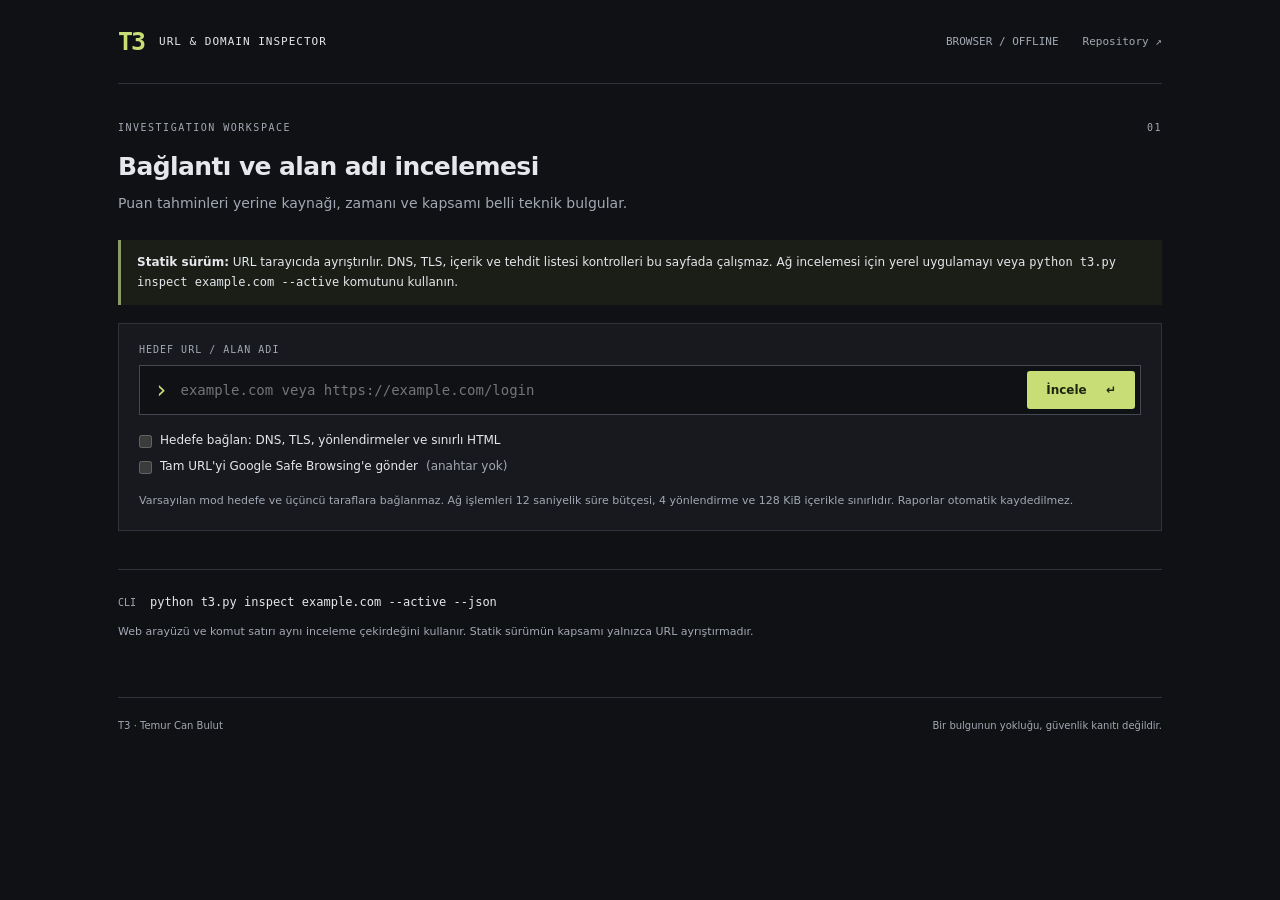
==== site/index.html @ 6501839b "Publish bounded URL/domain evidence inspection with CLI, report comparison and current visuals" ====
<!doctype html>
<html lang="tr">
<head>
  <meta charset="utf-8">
  <meta name="viewport" content="width=device-width, initial-scale=1">
  <meta http-equiv="Content-Security-Policy" content="default-src 'self'; script-src 'self'; style-src 'self'; connect-src 'none'; object-src 'none'; base-uri 'none'; form-action 'none'">
  <title>T3 — URL & Domain Inspector</title>
  <link rel="icon" href="assets/logo.png">
  <link rel="stylesheet" href="assets/styles.css">
  <script type="module" src="assets/app.mjs"></script>
</head>
<body data-runtime="static">
  <div class="workspace">
    <header><div class="identity"><strong>T3</strong><span>URL & DOMAIN INSPECTOR</span></div><div class="runtime">BROWSER / OFFLINE</div><a href="https://github.com/temurcanbulut/t3-phishing-detection">Repository ↗</a></header>
    <main>
      <div class="section-label">INVESTIGATION WORKSPACE <span>01</span></div>
      <h1>Bağlantı ve alan adı incelemesi</h1>
      <p class="intro">Puan tahminleri yerine kaynağı, zamanı ve kapsamı belli teknik bulgular.</p>
      <div class="notice"><strong>Statik sürüm:</strong> URL tarayıcıda ayrıştırılır. DNS, TLS, içerik ve tehdit listesi kontrolleri bu sayfada çalışmaz. Ağ incelemesi için yerel uygulamayı veya <code>python t3.py inspect example.com --active</code> komutunu kullanın.</div>
      <section class="query" aria-label="İnceleme seçenekleri">
        <form id="inspect-form">
          <label for="target">HEDEF URL / ALAN ADI</label>
          <div class="query-row"><span class="prompt" aria-hidden="true">›</span><input id="target" name="target" type="text" maxlength="2048" required autocomplete="off" autocapitalize="none" spellcheck="false" placeholder="example.com veya https://example.com/login"><button id="run" type="submit">İncele <span aria-hidden="true">↵</span></button></div>
          <div class="options"><label><input type="checkbox" id="active" disabled> Hedefe bağlan: DNS, TLS, yönlendirmeler ve sınırlı HTML</label><label><input type="checkbox" id="threat" disabled> Tam URL'yi Google Safe Browsing'e gönder <span>(anahtar yok)</span></label></div>
          <p class="quiet">Varsayılan mod hedefe ve üçüncü taraflara bağlanmaz. Ağ işlemleri 12 saniyelik süre bütçesi, 4 yönlendirme ve 128 KiB içerikle sınırlıdır. Raporlar otomatik kaydedilmez.</p>
        </form>
        <p id="error" role="alert" hidden></p><p id="progress" role="status" hidden>Kanıtlar toplanıyor…</p>
      </section>
      <section id="report" hidden aria-labelledby="report-heading">
        <div class="report-heading"><h2 id="report-heading">İnceleme kaydı</h2><button class="secondary" id="export" type="button">JSON dışa aktar ↓</button></div>
        <div class="target-card"><div><span class="small-label">GERÇEK ANA MAKİNE</span><strong id="host"></strong><span id="domain" class="quiet"></span></div><div class="summary-meta"><span id="mode"></span><span id="duration"></span><span id="completion"></span></div></div>
        <p id="normalized-url" class="normalized"></p>
        <div id="conclusion" class="notice"></div>
        <div class="tabs" role="tablist" aria-label="Rapor görünümü"><button id="evidence-tab" role="tab" aria-selected="true" aria-controls="evidence-panel" type="button">Bulgular</button><button id="raw-tab" role="tab" aria-selected="false" aria-controls="raw-panel" tabindex="-1" type="button">Ham JSON</button></div>
        <div id="evidence-panel" role="tabpanel" aria-labelledby="evidence-tab"><div id="findings"></div><div id="evidence"></div><ul id="limits" class="limits"></ul></div>
        <div id="raw-panel" role="tabpanel" aria-labelledby="raw-tab" hidden><pre id="raw"></pre></div>
      </section>
      <section class="command"><span>CLI</span><code>python t3.py inspect example.com --active --json</code><p>Web arayüzü ve komut satırı aynı inceleme çekirdeğini kullanır. Statik sürümün kapsamı yalnızca URL ayrıştırmadır.</p></section>
    </main>
    <footer><span>T3 · Temur Can Bulut</span><span>Bir bulgunun yokluğu, güvenlik kanıtı değildir.</span></footer>
  </div>
</body>
</html>
---- site/assets/styles.css ----
:root{color-scheme:dark;--bg:#101114;--panel:#17191e;--line:#30333b;--muted:#a2a8b3;--fg:#e5e7ec;--accent:#c9dd77;--mono:Consolas,SFMono-Regular,monospace}*{box-sizing:border-box}body{margin:0;background:var(--bg);color:var(--fg);font:14px/1.6 system-ui,Segoe UI,sans-serif}.workspace{max-width:1100px;padding:0 28px;margin:auto}header{display:flex;align-items:center;gap:24px;height:84px;border-bottom:1px solid var(--line);font:11px var(--mono)}.identity{display:flex;align-items:center;gap:15px}.identity strong{font-size:25px;font-weight:900;letter-spacing:-2px;color:var(--accent)}.identity span{letter-spacing:1px}.runtime{color:var(--muted);margin-left:auto}header a{color:var(--muted);text-decoration:none}main{padding:38px 0 45px}.section-label{font:10px var(--mono);letter-spacing:1.5px;color:var(--muted);display:flex;justify-content:space-between}h1{font-size:25px;font-weight:600;letter-spacing:-.6px;margin:14px 0 5px}.intro{color:var(--muted);margin:0 0 26px}.query{border:1px solid var(--line);background:var(--panel);padding:20px}form>label,.small-label{display:block;font:10px var(--mono);color:var(--muted);letter-spacing:1px;margin-bottom:10px}.query-row{display:flex;align-items:center;gap:12px;background:var(--bg);border:1px solid #444951;padding:5px 5px 5px 14px}.prompt{font:24px var(--mono);color:var(--accent)}#target{min-width:0;flex:1;background:none;border:0;color:var(--fg);font:14px var(--mono);padding:9px 0;outline-offset:0}button{cursor:pointer;border:1px solid transparent;border-radius:3px;background:var(--accent);color:#1d2510;font:600 12px system-ui;padding:11px 18px}button span{margin-left:15px}.secondary{background:transparent;color:var(--fg);border-color:var(--line)}button:disabled{opacity:.5;cursor:wait}button:hover{filter:brightness(1.12)}:focus-visible{outline:2px solid var(--accent);outline-offset:3px}.options{display:flex;flex-direction:column;gap:7px;margin:16px 0}.options label{display:flex;align-items:start;gap:8px;font-size:12px}.options input{accent-color:var(--accent);margin:4px 0 0}.options span{color:var(--muted)}.quiet{font-size:11px;color:var(--muted);margin:12px 0 0}.report-heading{display:flex;justify-content:space-between;align-items:center;margin:28px 0 14px}h2{font-size:14px;margin:0}.target-card{display:flex;gap:24px;align-items:center;justify-content:space-between;padding:20px;border:1px solid var(--line);background:var(--panel)}.target-card strong{display:block;font:19px var(--mono);overflow-wrap:anywhere}.target-card .quiet{display:block}.summary-meta{display:flex;flex-direction:column;align-items:flex-end;font:11px/1.9 var(--mono);color:var(--muted)}.normalized{font:12px/1.6 var(--mono);color:var(--muted);overflow-wrap:anywhere;padding:0 3px}.notice{border-left:3px solid #8c9b65;background:#1a1e17;padding:13px 16px;font-size:12px;margin:18px 0}.tabs{display:flex;gap:10px;border-bottom:1px solid var(--line);margin:24px 0 18px}.tabs button{background:transparent;color:var(--muted);border-radius:0;padding:10px 16px;border-bottom:2px solid transparent}.tabs button[aria-selected=true]{color:var(--accent);border-bottom-color:var(--accent)}details{border:1px solid var(--line);margin:9px 0;background:var(--panel)}summary{display:flex;align-items:center;gap:16px;cursor:pointer;padding:14px;list-style:none}summary:before{content:'+';font:14px var(--mono);color:var(--muted)}details[open]>summary:before{content:'−'}.probe-name{font-weight:600;font-size:13px}.probe-state{margin-left:auto;font:10px var(--mono);color:var(--muted)}.probe-state.matched,.probe-state.verification_failed{color:#ffb2a6}.probe-state.observed{color:var(--accent)}.probe-note{margin:0;padding:0 14px 12px 43px;color:var(--muted);font-size:12px}pre{margin:0;padding:18px;border:1px solid var(--line);background:#0d0e11;color:#c8ccd5;font:11px/1.7 var(--mono);overflow:auto;max-height:560px;white-space:pre-wrap;overflow-wrap:anywhere}details pre{margin:0 14px 14px;border-color:#282c32}.finding{border-left:2px solid #c7a96b;background:#222019;padding:12px 14px;margin:10px 0;font-size:12px}.finding code{display:block;font-size:10px;color:#d7be8a}.limits{font-size:11px;color:var(--muted);padding-left:18px;margin:22px 0}.command{margin-top:38px;border-top:1px solid var(--line);padding-top:20px}.command>span{display:inline-block;font:10px var(--mono);color:var(--muted);margin-right:14px}code{font-family:var(--mono);font-size:12px}.command p{font-size:11px;color:var(--muted)}footer{display:flex;justify-content:space-between;gap:20px;font-size:10px;color:var(--muted);border-top:1px solid var(--line);padding:20px 0}#error{color:#ffb2a6;margin-bottom:0;font-size:12px}#progress{color:var(--accent);font:12px var(--mono);margin-bottom:0}[hidden]{display:none!important}
@media(max-width:650px){.workspace{padding:0 16px}header{height:70px;gap:12px}.identity span{font-size:9px;letter-spacing:0}.identity strong{font-size:22px}.runtime{display:none}header a{margin-left:auto;font-size:10px}main{padding-top:26px}h1{font-size:21px}.query{padding:14px}.query-row{gap:7px;padding-left:10px}#target{font-size:12px}button{padding:11px 12px}button span{display:none}.options label{font-size:11px}.target-card{flex-direction:column;align-items:start;gap:15px;padding:16px}.summary-meta{flex-direction:row;gap:13px;flex-wrap:wrap;font-size:10px}.target-card strong{font-size:17px}.probe-name{font-size:12px}.probe-state{font-size:9px}summary{gap:10px;padding:12px}.probe-note{padding-left:35px}footer{flex-direction:column;gap:4px}.command code{display:block;margin-top:10px;font-size:11px;overflow-wrap:anywhere}.notice{padding:12px;font-size:11px}}
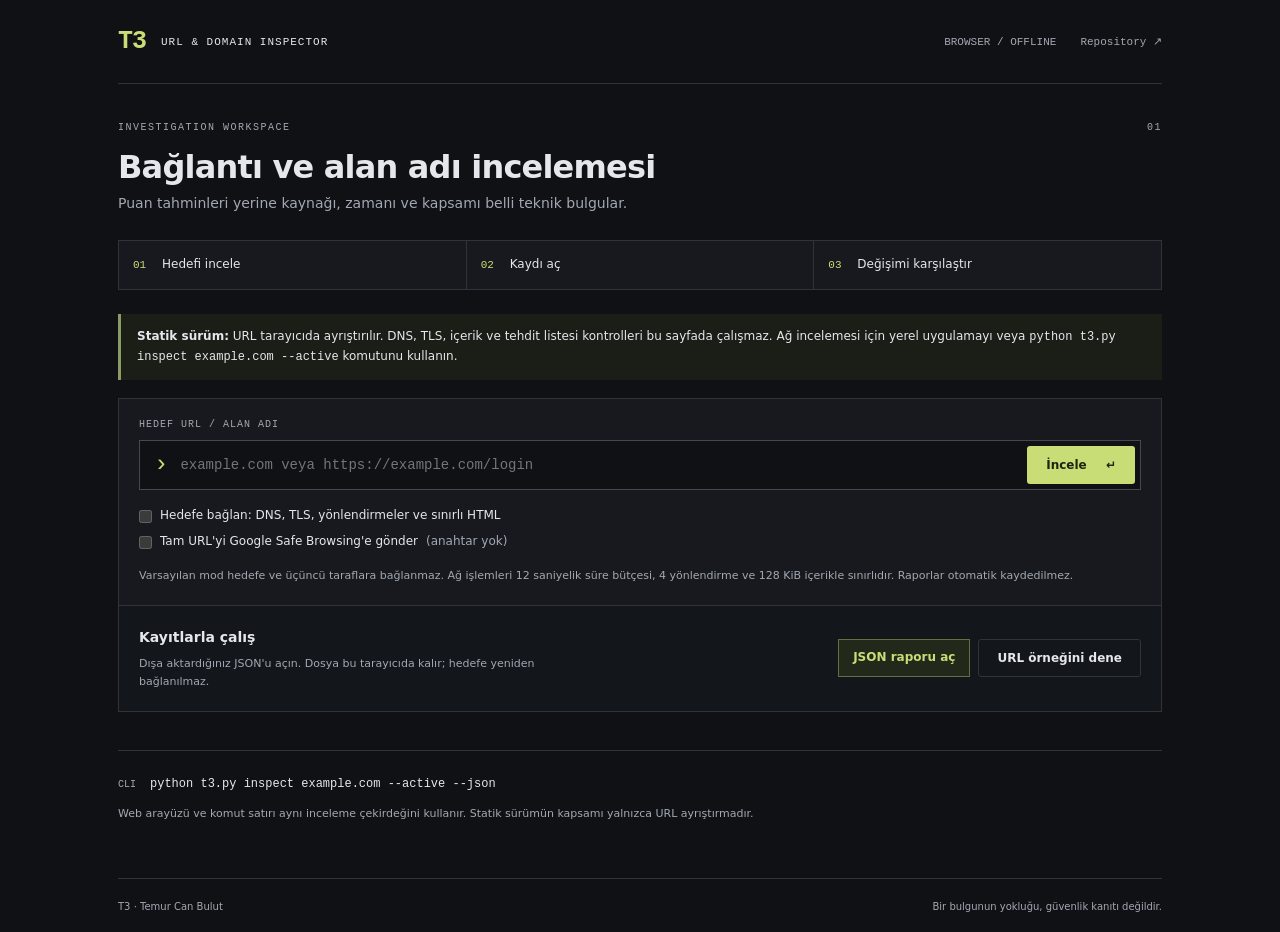
==== commit d423b753: "Add offline report workspace with comparison and recorded product walkthrough" ====
--- a/site/index.html
+++ b/site/index.html
@@ -7,6 +7,7 @@
   <title>T3 — URL & Domain Inspector</title>
   <link rel="icon" href="assets/logo.png">
   <link rel="stylesheet" href="assets/styles.css">
+  <link rel="stylesheet" href="assets/workspace.css">
   <script type="module" src="assets/app.mjs"></script>
 </head>
 <body data-runtime="static">
@@ -16,6 +17,7 @@
       <div class="section-label">INVESTIGATION WORKSPACE <span>01</span></div>
       <h1>Bağlantı ve alan adı incelemesi</h1>
       <p class="intro">Puan tahminleri yerine kaynağı, zamanı ve kapsamı belli teknik bulgular.</p>
+      <nav class="workflow" aria-label="Çalışma akışı"><a href="#inspect-form"><b>01</b> Hedefi incele</a><a href="#archive"><b>02</b> Kaydı aç</a><a href="#comparison"><b>03</b> Değişimi karşılaştır</a></nav>
       <div class="notice"><strong>Statik sürüm:</strong> URL tarayıcıda ayrıştırılır. DNS, TLS, içerik ve tehdit listesi kontrolleri bu sayfada çalışmaz. Ağ incelemesi için yerel uygulamayı veya <code>python t3.py inspect example.com --active</code> komutunu kullanın.</div>
       <section class="query" aria-label="İnceleme seçenekleri">
         <form id="inspect-form">
@@ -26,14 +28,27 @@
         </form>
         <p id="error" role="alert" hidden></p><p id="progress" role="status" hidden>Kanıtlar toplanıyor…</p>
       </section>
+      <section id="archive" class="archive" aria-labelledby="archive-heading">
+        <div><h2 id="archive-heading">Kayıtlarla çalış</h2><p class="quiet">Dışa aktardığınız JSON'u açın. Dosya bu tarayıcıda kalır; hedefe yeniden bağlanılmaz.</p></div>
+        <div class="archive-actions"><label class="file-button" for="open-report">JSON raporu aç<input id="open-report" type="file" accept=".json,application/json"></label><button id="example" type="button" class="secondary">URL örneğini dene</button></div>
+      </section>
+      <p id="file-error" role="alert" hidden></p>
       <section id="report" hidden aria-labelledby="report-heading">
         <div class="report-heading"><h2 id="report-heading">İnceleme kaydı</h2><button class="secondary" id="export" type="button">JSON dışa aktar ↓</button></div>
         <div class="target-card"><div><span class="small-label">GERÇEK ANA MAKİNE</span><strong id="host"></strong><span id="domain" class="quiet"></span></div><div class="summary-meta"><span id="mode"></span><span id="duration"></span><span id="completion"></span></div></div>
         <p id="normalized-url" class="normalized"></p>
+        <p id="provenance" class="provenance" role="status"></p>
+        <div id="probe-overview" class="probe-overview" aria-label="Kontrol kapsamı"></div>
         <div id="conclusion" class="notice"></div>
         <div class="tabs" role="tablist" aria-label="Rapor görünümü"><button id="evidence-tab" role="tab" aria-selected="true" aria-controls="evidence-panel" type="button">Bulgular</button><button id="raw-tab" role="tab" aria-selected="false" aria-controls="raw-panel" tabindex="-1" type="button">Ham JSON</button></div>
         <div id="evidence-panel" role="tabpanel" aria-labelledby="evidence-tab"><div id="findings"></div><div id="evidence"></div><ul id="limits" class="limits"></ul></div>
         <div id="raw-panel" role="tabpanel" aria-labelledby="raw-tab" hidden><pre id="raw"></pre></div>
+        <section id="comparison" class="comparison" aria-labelledby="comparison-heading">
+          <div class="report-heading"><h2 id="comparison-heading">Önce / sonra</h2><button id="export-comparison" class="secondary" type="button" disabled>Farkları dışa aktar</button></div>
+          <p class="quiet">Ekrandaki kayıt “sonra” olarak kullanılır. Aynı URL'nin önceki kaydını açın. Sadece toplama zamanının değişmesi fark sayılmaz.</p>
+          <label class="file-button" for="compare-report">Önceki JSON'u seç<input id="compare-report" type="file" accept=".json,application/json"></label>
+          <p id="compare-error" role="alert" hidden></p><div id="comparison-result" aria-live="polite"></div>
+        </section>
       </section>
       <section class="command"><span>CLI</span><code>python t3.py inspect example.com --active --json</code><p>Web arayüzü ve komut satırı aynı inceleme çekirdeğini kullanır. Statik sürümün kapsamı yalnızca URL ayrıştırmadır.</p></section>
     </main>
--- a/site/assets/workspace.css
+++ b/site/assets/workspace.css
@@ -0,0 +1 @@
+.workflow{display:grid;grid-template-columns:repeat(3,1fr);gap:1px;background:var(--line);border:1px solid var(--line);margin:24px 0}.workflow a{background:var(--panel);padding:14px;color:var(--fg);text-decoration:none;font-size:12px}.workflow b{font:11px var(--mono);color:var(--accent);margin-right:12px}.workflow a:hover{background:#24292c}.archive{display:flex;justify-content:space-between;align-items:center;gap:20px;border:1px solid var(--line);border-top:0;padding:20px;background:#13161a}.archive .quiet{margin:7px 0 0;max-width:430px}.archive-actions{display:flex;gap:8px;flex-wrap:wrap}.file-button{position:relative;display:inline-block;border:1px solid #647044;background:#22291a;color:var(--accent);padding:10px 14px;font:600 12px system-ui;cursor:pointer;overflow:hidden}.file-button input{position:absolute;inset:0;opacity:0;width:100%;height:100%;cursor:pointer}.file-button:focus-within{outline:2px solid var(--accent);outline-offset:3px}.provenance{font:10px/1.8 var(--mono);color:var(--muted);overflow-wrap:anywhere}.probe-overview{display:grid;grid-template-columns:repeat(3,1fr);gap:8px;margin:20px 0}.probe-tile{border:1px solid var(--line);padding:12px;background:var(--panel)}.probe-tile strong{display:block;font-size:11px;margin-bottom:7px}.probe-tile .probe-state{font-size:9px}.comparison{margin-top:30px;border-top:1px solid var(--line)}.comparison .file-button{margin:16px 0 8px}#file-error,#compare-error{color:#ffb2a6;font-size:12px}#comparison-result{margin-top:10px}button:disabled{cursor:default}.intro{max-width:680px}h1{font-size:32px;line-height:1.25;letter-spacing:-.8px}header .identity strong{letter-spacing:-1px}.comparison pre{max-height:380px}@media(max-width:800px){.archive{align-items:start;flex-direction:column}.probe-overview{grid-template-columns:repeat(2,1fr)}}@media(max-width:500px){h1{font-size:25px}.workflow a{padding:10px 8px;font-size:10px}.workflow b{display:block;margin-bottom:5px}.archive{padding:14px}.probe-tile{padding:10px}.report-heading{gap:12px}.report-heading button{font-size:10px;padding:9px}.comparison h2{font-size:13px}}
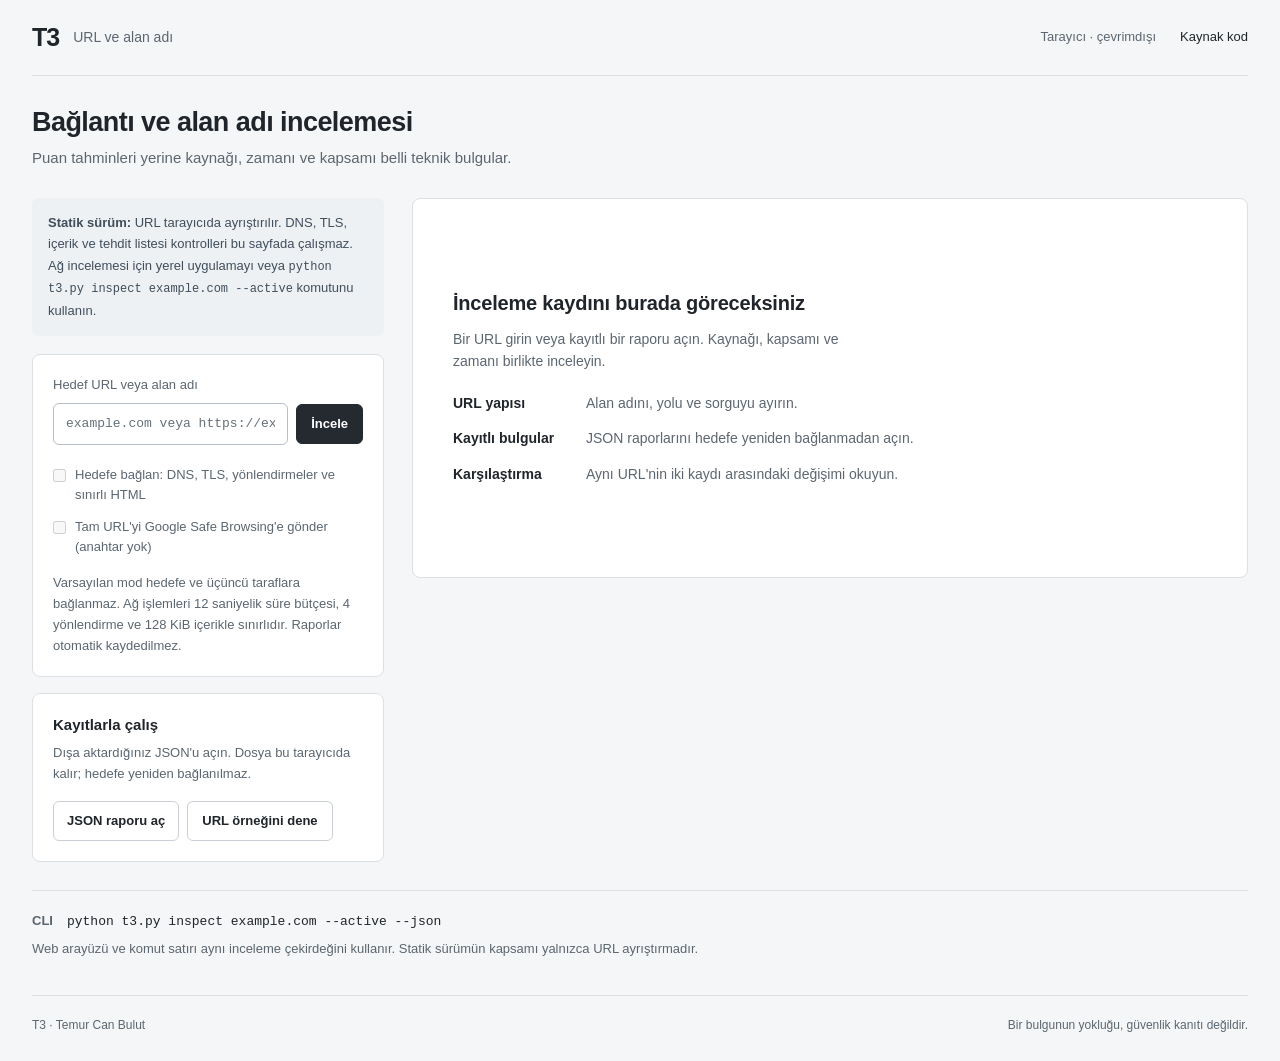
==== commit 64b35261: "Polish the URL investigation workspace and prepare the browser demo [skip ci] Publish the reviewed r" ====
--- a/site/index.html
+++ b/site/index.html
@@ -1,58 +1,61 @@
-<!doctype html>
-<html lang="tr">
-<head>
-  <meta charset="utf-8">
-  <meta name="viewport" content="width=device-width, initial-scale=1">
-  <meta http-equiv="Content-Security-Policy" content="default-src 'self'; script-src 'self'; style-src 'self'; connect-src 'none'; object-src 'none'; base-uri 'none'; form-action 'none'">
-  <title>T3 — URL & Domain Inspector</title>
-  <link rel="icon" href="assets/logo.png">
-  <link rel="stylesheet" href="assets/styles.css">
-  <link rel="stylesheet" href="assets/workspace.css">
-  <script type="module" src="assets/app.mjs"></script>
-</head>
-<body data-runtime="static">
-  <div class="workspace">
-    <header><div class="identity"><strong>T3</strong><span>URL & DOMAIN INSPECTOR</span></div><div class="runtime">BROWSER / OFFLINE</div><a href="https://github.com/temurcanbulut/t3-phishing-detection">Repository ↗</a></header>
-    <main>
-      <div class="section-label">INVESTIGATION WORKSPACE <span>01</span></div>
-      <h1>Bağlantı ve alan adı incelemesi</h1>
-      <p class="intro">Puan tahminleri yerine kaynağı, zamanı ve kapsamı belli teknik bulgular.</p>
-      <nav class="workflow" aria-label="Çalışma akışı"><a href="#inspect-form"><b>01</b> Hedefi incele</a><a href="#archive"><b>02</b> Kaydı aç</a><a href="#comparison"><b>03</b> Değişimi karşılaştır</a></nav>
-      <div class="notice"><strong>Statik sürüm:</strong> URL tarayıcıda ayrıştırılır. DNS, TLS, içerik ve tehdit listesi kontrolleri bu sayfada çalışmaz. Ağ incelemesi için yerel uygulamayı veya <code>python t3.py inspect example.com --active</code> komutunu kullanın.</div>
-      <section class="query" aria-label="İnceleme seçenekleri">
-        <form id="inspect-form">
-          <label for="target">HEDEF URL / ALAN ADI</label>
-          <div class="query-row"><span class="prompt" aria-hidden="true">›</span><input id="target" name="target" type="text" maxlength="2048" required autocomplete="off" autocapitalize="none" spellcheck="false" placeholder="example.com veya https://example.com/login"><button id="run" type="submit">İncele <span aria-hidden="true">↵</span></button></div>
-          <div class="options"><label><input type="checkbox" id="active" disabled> Hedefe bağlan: DNS, TLS, yönlendirmeler ve sınırlı HTML</label><label><input type="checkbox" id="threat" disabled> Tam URL'yi Google Safe Browsing'e gönder <span>(anahtar yok)</span></label></div>
-          <p class="quiet">Varsayılan mod hedefe ve üçüncü taraflara bağlanmaz. Ağ işlemleri 12 saniyelik süre bütçesi, 4 yönlendirme ve 128 KiB içerikle sınırlıdır. Raporlar otomatik kaydedilmez.</p>
-        </form>
-        <p id="error" role="alert" hidden></p><p id="progress" role="status" hidden>Kanıtlar toplanıyor…</p>
-      </section>
-      <section id="archive" class="archive" aria-labelledby="archive-heading">
-        <div><h2 id="archive-heading">Kayıtlarla çalış</h2><p class="quiet">Dışa aktardığınız JSON'u açın. Dosya bu tarayıcıda kalır; hedefe yeniden bağlanılmaz.</p></div>
-        <div class="archive-actions"><label class="file-button" for="open-report">JSON raporu aç<input id="open-report" type="file" accept=".json,application/json"></label><button id="example" type="button" class="secondary">URL örneğini dene</button></div>
-      </section>
-      <p id="file-error" role="alert" hidden></p>
-      <section id="report" hidden aria-labelledby="report-heading">
-        <div class="report-heading"><h2 id="report-heading">İnceleme kaydı</h2><button class="secondary" id="export" type="button">JSON dışa aktar ↓</button></div>
-        <div class="target-card"><div><span class="small-label">GERÇEK ANA MAKİNE</span><strong id="host"></strong><span id="domain" class="quiet"></span></div><div class="summary-meta"><span id="mode"></span><span id="duration"></span><span id="completion"></span></div></div>
-        <p id="normalized-url" class="normalized"></p>
-        <p id="provenance" class="provenance" role="status"></p>
-        <div id="probe-overview" class="probe-overview" aria-label="Kontrol kapsamı"></div>
-        <div id="conclusion" class="notice"></div>
-        <div class="tabs" role="tablist" aria-label="Rapor görünümü"><button id="evidence-tab" role="tab" aria-selected="true" aria-controls="evidence-panel" type="button">Bulgular</button><button id="raw-tab" role="tab" aria-selected="false" aria-controls="raw-panel" tabindex="-1" type="button">Ham JSON</button></div>
-        <div id="evidence-panel" role="tabpanel" aria-labelledby="evidence-tab"><div id="findings"></div><div id="evidence"></div><ul id="limits" class="limits"></ul></div>
-        <div id="raw-panel" role="tabpanel" aria-labelledby="raw-tab" hidden><pre id="raw"></pre></div>
-        <section id="comparison" class="comparison" aria-labelledby="comparison-heading">
-          <div class="report-heading"><h2 id="comparison-heading">Önce / sonra</h2><button id="export-comparison" class="secondary" type="button" disabled>Farkları dışa aktar</button></div>
-          <p class="quiet">Ekrandaki kayıt “sonra” olarak kullanılır. Aynı URL'nin önceki kaydını açın. Sadece toplama zamanının değişmesi fark sayılmaz.</p>
-          <label class="file-button" for="compare-report">Önceki JSON'u seç<input id="compare-report" type="file" accept=".json,application/json"></label>
-          <p id="compare-error" role="alert" hidden></p><div id="comparison-result" aria-live="polite"></div>
-        </section>
-      </section>
-      <section class="command"><span>CLI</span><code>python t3.py inspect example.com --active --json</code><p>Web arayüzü ve komut satırı aynı inceleme çekirdeğini kullanır. Statik sürümün kapsamı yalnızca URL ayrıştırmadır.</p></section>
-    </main>
-    <footer><span>T3 · Temur Can Bulut</span><span>Bir bulgunun yokluğu, güvenlik kanıtı değildir.</span></footer>
-  </div>
-</body>
-</html>+<!doctype html>
+<html lang="tr">
+<head>
+  <meta charset="utf-8">
+  <meta name="viewport" content="width=device-width, initial-scale=1">
+  <meta http-equiv="Content-Security-Policy" content="default-src 'self'; script-src 'self'; style-src 'self'; connect-src 'none'; object-src 'none'; base-uri 'none'; form-action 'none'">
+  <title>T3 — URL & Domain Inspector</title>
+  <link rel="icon" href="assets/logo.png">
+  <link rel="stylesheet" href="assets/styles.css?v=86df890556c0">
+  <link rel="stylesheet" href="assets/workspace.css?v=86df890556c0">
+  <link rel="stylesheet" href="assets/facts.css?v=86df890556c0">
+  <script type="module" src="assets/app.mjs?v=86df890556c0"></script>
+</head>
+<body data-runtime="static">
+  <div class="workspace">
+    <header><div class="identity"><strong>T3</strong><span>URL ve alan adı</span></div><div class="runtime">Tarayıcı · çevrimdışı</div><a href="https://github.com/temurcanbulut/t3-phishing-detection">Kaynak kod</a></header>
+    <main>
+      <h1>Bağlantı ve alan adı incelemesi</h1>
+      <p class="intro">Puan tahminleri yerine kaynağı, zamanı ve kapsamı belli teknik bulgular.</p>
+      <div class="workbench"><div class="setup">
+      <div class="notice"><strong>Statik sürüm:</strong> URL tarayıcıda ayrıştırılır. DNS, TLS, içerik ve tehdit listesi kontrolleri bu sayfada çalışmaz. Ağ incelemesi için yerel uygulamayı veya <code>python t3.py inspect example.com --active</code> komutunu kullanın.</div><!-- taste-skill-ignore: reserved documentation domain; do not replace with an unrelated real target. -->
+      <section class="query" aria-label="İnceleme seçenekleri">
+        <form id="inspect-form">
+          <label for="target">Hedef URL veya alan adı</label>
+          <div class="query-row"><input id="target" name="target" type="text" maxlength="2048" required autocomplete="off" autocapitalize="none" spellcheck="false" placeholder="example.com veya https://example.com/login"><button id="run" type="submit">İncele</button></div><!-- taste-skill-ignore: reserved documentation domain; do not replace with an unrelated real target. -->
+          <div class="options"><label><input type="checkbox" id="active" disabled><span class="option-copy">Hedefe bağlan: DNS, TLS, yönlendirmeler ve sınırlı HTML</span></label><label><input type="checkbox" id="threat" disabled><span class="option-copy">Tam URL'yi Google Safe Browsing'e gönder <span>(anahtar yok)</span></span></label></div>
+          <p class="quiet">Varsayılan mod hedefe ve üçüncü taraflara bağlanmaz. Ağ işlemleri 12 saniyelik süre bütçesi, 4 yönlendirme ve 128 KiB içerikle sınırlıdır. Raporlar otomatik kaydedilmez.</p>
+        </form>
+        <p id="error" role="alert" hidden></p><p id="progress" role="status" hidden>Kanıtlar toplanıyor…</p>
+      </section>
+      <section id="archive" class="archive" aria-labelledby="archive-heading">
+        <div><h2 id="archive-heading">Kayıtlarla çalış</h2><p class="quiet">Dışa aktardığınız JSON'u açın. Dosya bu tarayıcıda kalır; hedefe yeniden bağlanılmaz.</p></div>
+        <div class="archive-actions"><label class="file-button" for="open-report">JSON raporu aç<input id="open-report" type="file" accept=".json,application/json"></label><button id="example" type="button" class="secondary">URL örneğini dene</button></div>
+      </section>
+      <p id="file-error" role="alert" hidden></p>
+      </div>
+      <section id="report" hidden aria-labelledby="report-heading">
+        <div class="report-heading"><h2 id="report-heading">İnceleme kaydı</h2><button class="secondary" id="export" type="button">JSON dışa aktar</button></div>
+        <div class="target-card"><div><span class="small-label">Gerçek ana makine</span><strong id="host"></strong><span id="domain" class="quiet"></span></div><div class="summary-meta"><span id="mode"></span><span id="duration"></span><span id="completion"></span></div></div>
+        <p id="normalized-url" class="normalized"></p>
+        <p id="provenance" class="provenance" role="status"></p>
+        <div id="probe-overview" class="probe-overview" aria-label="Kontrol kapsamı"></div>
+        <div id="conclusion" class="notice"></div>
+        <div class="tabs" role="tablist" aria-label="Rapor görünümü"><button id="evidence-tab" role="tab" aria-selected="true" aria-controls="evidence-panel" type="button">Bulgular</button><button id="raw-tab" role="tab" aria-selected="false" aria-controls="raw-panel" tabindex="-1" type="button">Ham JSON</button></div>
+        <div id="evidence-panel" role="tabpanel" aria-labelledby="evidence-tab"><div id="findings"></div><div id="evidence"></div><ul id="limits" class="limits"></ul></div>
+        <div id="raw-panel" role="tabpanel" aria-labelledby="raw-tab" hidden><pre id="raw"></pre></div>
+        <section id="comparison" class="comparison" aria-labelledby="comparison-heading">
+          <div class="report-heading"><h2 id="comparison-heading">Önce / sonra</h2><button id="export-comparison" class="secondary" type="button" disabled>Farkları dışa aktar</button></div>
+          <p class="quiet">Ekrandaki kayıt “sonra” olarak kullanılır. Aynı URL'nin önceki kaydını açın. Sadece toplama zamanının değişmesi fark sayılmaz.</p>
+          <label class="file-button" for="compare-report">Önceki JSON'u seç<input id="compare-report" type="file" accept=".json,application/json"></label>
+          <p id="compare-error" role="alert" hidden></p><div id="comparison-result" aria-live="polite"></div>
+        </section>
+      </section>
+      <section class="empty-report" aria-label="İlk inceleme"><h2>İnceleme kaydını burada göreceksiniz</h2><p>Bir URL girin veya kayıtlı bir raporu açın. Kaynağı, kapsamı ve zamanı birlikte inceleyin.</p><dl><dt>URL yapısı</dt><dd>Alan adını, yolu ve sorguyu ayırın.</dd><dt>Kayıtlı bulgular</dt><dd>JSON raporlarını hedefe yeniden bağlanmadan açın.</dd><dt>Karşılaştırma</dt><dd>Aynı URL'nin iki kaydı arasındaki değişimi okuyun.</dd></dl></section>
+      </div>
+      <section class="command"><span>CLI</span><code>python t3.py inspect example.com --active --json</code><p>Web arayüzü ve komut satırı aynı inceleme çekirdeğini kullanır. Statik sürümün kapsamı yalnızca URL ayrıştırmadır.</p></section><!-- taste-skill-ignore: reserved documentation domain; do not replace with an unrelated real target. -->
+    </main>
+    <footer><span>T3 · Temur Can Bulut</span><span>Bir bulgunun yokluğu, güvenlik kanıtı değildir.</span></footer>
+  </div>
+</body>
+</html>
--- a/site/assets/styles.css
+++ b/site/assets/styles.css
@@ -1,2 +1,6 @@
-:root{color-scheme:dark;--bg:#101114;--panel:#17191e;--line:#30333b;--muted:#a2a8b3;--fg:#e5e7ec;--accent:#c9dd77;--mono:Consolas,SFMono-Regular,monospace}*{box-sizing:border-box}body{margin:0;background:var(--bg);color:var(--fg);font:14px/1.6 system-ui,Segoe UI,sans-serif}.workspace{max-width:1100px;padding:0 28px;margin:auto}header{display:flex;align-items:center;gap:24px;height:84px;border-bottom:1px solid var(--line);font:11px var(--mono)}.identity{display:flex;align-items:center;gap:15px}.identity strong{font-size:25px;font-weight:900;letter-spacing:-2px;color:var(--accent)}.identity span{letter-spacing:1px}.runtime{color:var(--muted);margin-left:auto}header a{color:var(--muted);text-decoration:none}main{padding:38px 0 45px}.section-label{font:10px var(--mono);letter-spacing:1.5px;color:var(--muted);display:flex;justify-content:space-between}h1{font-size:25px;font-weight:600;letter-spacing:-.6px;margin:14px 0 5px}.intro{color:var(--muted);margin:0 0 26px}.query{border:1px solid var(--line);background:var(--panel);padding:20px}form>label,.small-label{display:block;font:10px var(--mono);color:var(--muted);letter-spacing:1px;margin-bottom:10px}.query-row{display:flex;align-items:center;gap:12px;background:var(--bg);border:1px solid #444951;padding:5px 5px 5px 14px}.prompt{font:24px var(--mono);color:var(--accent)}#target{min-width:0;flex:1;background:none;border:0;color:var(--fg);font:14px var(--mono);padding:9px 0;outline-offset:0}button{cursor:pointer;border:1px solid transparent;border-radius:3px;background:var(--accent);color:#1d2510;font:600 12px system-ui;padding:11px 18px}button span{margin-left:15px}.secondary{background:transparent;color:var(--fg);border-color:var(--line)}button:disabled{opacity:.5;cursor:wait}button:hover{filter:brightness(1.12)}:focus-visible{outline:2px solid var(--accent);outline-offset:3px}.options{display:flex;flex-direction:column;gap:7px;margin:16px 0}.options label{display:flex;align-items:start;gap:8px;font-size:12px}.options input{accent-color:var(--accent);margin:4px 0 0}.options span{color:var(--muted)}.quiet{font-size:11px;color:var(--muted);margin:12px 0 0}.report-heading{display:flex;justify-content:space-between;align-items:center;margin:28px 0 14px}h2{font-size:14px;margin:0}.target-card{display:flex;gap:24px;align-items:center;justify-content:space-between;padding:20px;border:1px solid var(--line);background:var(--panel)}.target-card strong{display:block;font:19px var(--mono);overflow-wrap:anywhere}.target-card .quiet{display:block}.summary-meta{display:flex;flex-direction:column;align-items:flex-end;font:11px/1.9 var(--mono);color:var(--muted)}.normalized{font:12px/1.6 var(--mono);color:var(--muted);overflow-wrap:anywhere;padding:0 3px}.notice{border-left:3px solid #8c9b65;background:#1a1e17;padding:13px 16px;font-size:12px;margin:18px 0}.tabs{display:flex;gap:10px;border-bottom:1px solid var(--line);margin:24px 0 18px}.tabs button{background:transparent;color:var(--muted);border-radius:0;padding:10px 16px;border-bottom:2px solid transparent}.tabs button[aria-selected=true]{color:var(--accent);border-bottom-color:var(--accent)}details{border:1px solid var(--line);margin:9px 0;background:var(--panel)}summary{display:flex;align-items:center;gap:16px;cursor:pointer;padding:14px;list-style:none}summary:before{content:'+';font:14px var(--mono);color:var(--muted)}details[open]>summary:before{content:'−'}.probe-name{font-weight:600;font-size:13px}.probe-state{margin-left:auto;font:10px var(--mono);color:var(--muted)}.probe-state.matched,.probe-state.verification_failed{color:#ffb2a6}.probe-state.observed{color:var(--accent)}.probe-note{margin:0;padding:0 14px 12px 43px;color:var(--muted);font-size:12px}pre{margin:0;padding:18px;border:1px solid var(--line);background:#0d0e11;color:#c8ccd5;font:11px/1.7 var(--mono);overflow:auto;max-height:560px;white-space:pre-wrap;overflow-wrap:anywhere}details pre{margin:0 14px 14px;border-color:#282c32}.finding{border-left:2px solid #c7a96b;background:#222019;padding:12px 14px;margin:10px 0;font-size:12px}.finding code{display:block;font-size:10px;color:#d7be8a}.limits{font-size:11px;color:var(--muted);padding-left:18px;margin:22px 0}.command{margin-top:38px;border-top:1px solid var(--line);padding-top:20px}.command>span{display:inline-block;font:10px var(--mono);color:var(--muted);margin-right:14px}code{font-family:var(--mono);font-size:12px}.command p{font-size:11px;color:var(--muted)}footer{display:flex;justify-content:space-between;gap:20px;font-size:10px;color:var(--muted);border-top:1px solid var(--line);padding:20px 0}#error{color:#ffb2a6;margin-bottom:0;font-size:12px}#progress{color:var(--accent);font:12px var(--mono);margin-bottom:0}[hidden]{display:none!important}
-@media(max-width:650px){.workspace{padding:0 16px}header{height:70px;gap:12px}.identity span{font-size:9px;letter-spacing:0}.identity strong{font-size:22px}.runtime{display:none}header a{margin-left:auto;font-size:10px}main{padding-top:26px}h1{font-size:21px}.query{padding:14px}.query-row{gap:7px;padding-left:10px}#target{font-size:12px}button{padding:11px 12px}button span{display:none}.options label{font-size:11px}.target-card{flex-direction:column;align-items:start;gap:15px;padding:16px}.summary-meta{flex-direction:row;gap:13px;flex-wrap:wrap;font-size:10px}.target-card strong{font-size:17px}.probe-name{font-size:12px}.probe-state{font-size:9px}summary{gap:10px;padding:12px}.probe-note{padding-left:35px}footer{flex-direction:column;gap:4px}.command code{display:block;margin-top:10px;font-size:11px;overflow-wrap:anywhere}.notice{padding:12px;font-size:11px}}
+:root{color-scheme:light;--bg:#f5f6f7;--panel:#fff;--raised:#f8f9fa;--line:#dce0e4;--fg:#20252b;--muted:#5c6670;--accent:#345f8b;--error:#9b302b;--sans:"Segoe UI",Arial,sans-serif;--mono:Consolas,"SFMono-Regular",monospace}
+*{box-sizing:border-box}html{scroll-behavior:smooth}body{margin:0;background:var(--bg);color:var(--fg);font:14px/1.55 var(--sans)}::selection{background:#cddfec;color:#17232c}button,input{font:inherit}button,input,a,summary{touch-action:manipulation}button,a,summary{transition:background-color .15s,color .15s,border-color .15s}:focus-visible{outline:2px solid var(--accent);outline-offset:3px}[hidden]{display:none!important}.workspace{max-width:1344px;margin:auto;padding:0 32px}header{height:76px;display:flex;align-items:center;gap:24px;border-bottom:1px solid var(--line)}.identity{display:flex;align-items:center;gap:14px}.identity strong{font-size:25px;font-weight:750;letter-spacing:-1px}.identity span{font-size:14px;color:var(--muted)}.runtime{margin-left:auto;color:var(--muted);font-size:13px}header a{color:var(--fg);text-decoration:none;font-size:13px}header a:hover{text-decoration:underline;text-underline-offset:4px}main{padding:30px 0 36px}h1{margin:0 0 8px;font-size:27px;line-height:1.2;letter-spacing:-.55px;font-weight:650}.intro{margin:0 0 28px;color:var(--muted);font-size:15px;max-width:72ch}h2{font-size:16px;line-height:1.4;margin:0;font-weight:650}h3{font-size:14px;font-weight:600}.workbench{display:grid;grid-template-columns:352px minmax(0,1fr);gap:28px;align-items:start}.setup{min-width:0}.query{background:var(--panel);border:1px solid var(--line);border-radius:8px;padding:20px}form>label,.small-label{display:block;margin:0 0 8px;color:var(--muted);font-size:13px;font-weight:500}.query-row{display:flex;gap:8px;align-items:center}#target{width:0;min-width:0;flex:1;padding:10px 12px;border:1px solid #b7bec6;border-radius:6px;background:var(--panel);color:var(--fg);font:13px/1.5 var(--mono);min-height:42px}#target::placeholder{color:#66717c;opacity:1}button{min-height:40px;padding:9px 14px;border:1px solid #242a30;border-radius:6px;background:#242a30;color:#fff;font-size:13px;font-weight:600;cursor:pointer;white-space:nowrap}button:hover:not(:disabled){background:#3b434b;border-color:#3b434b}button:active:not(:disabled){transform:translateY(1px)}.secondary{background:var(--panel);border-color:#c9cfd5;color:var(--fg)}.secondary:hover:not(:disabled){background:#f0f2f4;border-color:#adb6bf}button:disabled{background:#f0f2f4;color:#66717c;border-color:#dce0e4;cursor:default}.options{display:grid;gap:12px;margin:20px 0 16px}.options label{display:flex;gap:9px;align-items:start;font-size:13px;color:var(--muted)}.options input{margin:4px 0 0;accent-color:#345f8b}.options span{color:var(--muted)}.quiet{color:var(--muted);font-size:13px;line-height:1.6;margin:8px 0 0}.notice{padding:14px 16px;background:#edf1f4;border-radius:6px;color:#414e5b;font-size:13px;line-height:1.65;margin:0 0 18px;overflow-wrap:anywhere}.notice strong{font-weight:650}.notice code{font-size:12px}.archive{margin-top:16px;padding:20px;background:var(--panel);border:1px solid var(--line);border-radius:8px}.archive h2{font-size:15px}.archive-actions{display:flex;gap:8px;flex-wrap:wrap;margin-top:16px}.file-button{display:inline-flex;position:relative;align-items:center;min-height:40px;overflow:hidden;padding:9px 13px;border:1px solid #c9cfd5;border-radius:6px;background:#fff;color:var(--fg);font-size:13px;font-weight:600;cursor:pointer}.file-button:hover{background:#f0f2f4}.file-button input{position:absolute;inset:0;opacity:0;width:100%;height:100%;cursor:pointer}.file-button:focus-within{outline:2px solid var(--accent);outline-offset:3px}.empty-report{padding:40px;min-height:380px;display:flex;justify-content:center;flex-direction:column;border:1px solid var(--line);border-radius:8px;background:#fff}.empty-report h2{font-size:20px;margin:0 0 12px;letter-spacing:-.2px}.empty-report p{max-width:55ch;color:var(--muted);margin:0 0 20px}.empty-report dl{margin:0;display:grid;grid-template-columns:115px 1fr;gap:14px 18px}.empty-report dt{font-weight:600}.empty-report dd{margin:0;color:var(--muted)}#report:not([hidden])+.empty-report{display:none}#report{min-width:0;background:var(--panel);border:1px solid var(--line);border-radius:8px;padding:24px}.report-heading{display:flex;align-items:center;justify-content:space-between;gap:14px;margin:0 0 20px}.target-card{display:flex;justify-content:space-between;align-items:start;gap:20px;padding:0 0 20px;border-bottom:1px solid var(--line)}.target-card strong{display:block;font-size:23px;letter-spacing:-.4px;font-weight:600;overflow-wrap:anywhere}.target-card .quiet{display:block;max-width:44ch}.summary-meta{display:flex;flex-direction:column;align-items:end;gap:5px;font-size:12px;color:var(--muted);text-align:right}.summary-meta span:last-child{max-width:22ch}.normalized{font:13px/1.65 var(--mono);overflow-wrap:anywhere;margin:18px 0 8px;color:var(--fg)}.provenance{font-size:12px;line-height:1.7;color:var(--muted);overflow-wrap:anywhere;margin:0 0 20px}.probe-overview{display:flex;gap:20px;flex-wrap:wrap;margin:0 0 20px;padding:16px 0;border-block:1px solid var(--line)}.probe-tile{flex:1;min-width:160px}.probe-tile strong{display:block;font-weight:600;font-size:13px;margin-bottom:6px}.probe-state{font-size:12px;text-transform:lowercase;color:var(--muted)}.probe-state.observed{color:var(--accent)}.probe-state.matched,.probe-state.verification_failed{color:var(--error)}.tabs{display:flex;gap:20px;border-bottom:1px solid var(--line);margin:24px 0 18px}.tabs button{border:0;border-bottom:2px solid transparent;border-radius:0;background:none;color:var(--muted);padding:10px 2px;font-size:14px}.tabs button[aria-selected=true]{border-bottom-color:var(--fg);color:var(--fg)}.tabs button:hover{background:none;color:var(--fg)}details{border:1px solid var(--line);border-radius:6px;background:#fff;margin:10px 0}summary{display:flex;align-items:center;gap:12px;padding:15px 16px;cursor:pointer;list-style:none}summary::before{content:"";height:7px;width:7px;border-right:1.5px solid #66717c;border-bottom:1.5px solid #66717c;transform:rotate(-45deg);flex:none}details[open]>summary::before{transform:rotate(45deg)}.probe-name{font-size:14px;font-weight:600}.probe-state{margin-left:auto}.probe-note{font-size:13px;line-height:1.7;margin:0;padding:0 16px 14px 36px;color:var(--muted)}.fact-list{display:grid;grid-template-columns:150px minmax(0,1fr);gap:10px 20px;margin:8px 20px 20px 36px;font-size:14px}.fact-list:empty{display:none}.fact-list dt{font-size:13px;color:var(--muted)}.fact-list dd{margin:0;overflow-wrap:anywhere}.technical-record{margin:10px 16px 16px 36px;border:0;border-top:1px solid var(--line);border-radius:0}.technical-record>summary{padding-left:0;font-size:13px;color:var(--muted)}pre{margin:0;padding:18px;background:#f5f6f8;border:1px solid var(--line);border-radius:6px;max-height:480px;overflow:auto;white-space:pre-wrap;overflow-wrap:anywhere;font:12px/1.7 var(--mono);color:#37424f}details pre{margin:0 16px 16px}.technical-record pre{margin:0}.finding{padding:14px 16px;background:#f6edea;border-radius:6px;font-size:13px;margin:12px 0}.finding code{display:block;font-size:12px;color:#7a4337}.limits{font-size:13px;line-height:1.7;color:var(--muted);padding-left:18px;margin:20px 0}.comparison{margin-top:28px;padding-top:24px;border-top:1px solid var(--line)}.comparison .file-button{margin-top:16px}.comparison-sides{display:grid;grid-template-columns:1fr 1fr;gap:24px;padding:8px 18px 18px}.comparison-sides .fact-list{display:block;margin:0}.comparison-sides h3{margin-top:0}.comparison-sides dt{margin-top:12px}.comparison-sides dd{margin-top:4px}.command{margin-top:28px;padding-top:20px;border-top:1px solid var(--line);color:var(--muted);font-size:13px}.command>span{font-weight:600;margin-right:14px}.command code{font:13px var(--mono);color:var(--fg)}.command p{margin:8px 0 0;font-size:13px}code{font-family:var(--mono)}footer{padding:20px 0 28px;border-top:1px solid var(--line);display:flex;justify-content:space-between;gap:20px;color:var(--muted);font-size:12px}#error,#file-error,#compare-error{color:var(--error);font-size:13px}#progress{color:var(--accent);font-size:13px}
+@media(max-width:1000px){.workbench{grid-template-columns:300px minmax(0,1fr);gap:20px}.workspace{padding-inline:24px}.query,.archive{padding:16px}.query-row{flex-wrap:wrap}#target{flex-basis:100%;width:100%}.query-row button{width:100%}#report{padding:20px}.target-card{flex-direction:column;gap:12px}.summary-meta{flex-direction:row;align-items:start;flex-wrap:wrap;text-align:left}.fact-list{grid-template-columns:1fr;gap:3px}.fact-list dd{margin-bottom:10px}}
+@media(max-width:720px){.workspace{padding-inline:16px}header{height:66px;gap:14px}.identity span{font-size:12px}.runtime{display:none}header>a{margin-left:auto}main{padding-top:24px}h1{font-size:25px}.intro{font-size:14px;margin-bottom:22px}.workbench{grid-template-columns:1fr;gap:20px}.setup{position:static}.query-row{flex-wrap:nowrap}#target{flex-basis:auto;width:0}.query-row button{width:auto}.empty-report{min-height:230px;padding:24px}.empty-report dl{grid-template-columns:1fr;gap:4px}.empty-report dd{margin-bottom:10px}#report{padding:18px}.report-heading{align-items:start}.report-heading button{padding-inline:10px}.probe-overview{gap:16px}.comparison-sides{grid-template-columns:1fr}.fact-list{margin-left:18px}.technical-record{margin-left:18px}.probe-note{padding-left:18px}.command code{display:block;overflow-wrap:anywhere;margin-top:8px}footer{flex-direction:column;gap:5px}}
+.option-copy{min-width:0}.option-copy>span{white-space:nowrap}
+@media(prefers-reduced-motion:reduce){html{scroll-behavior:auto}*,*::before,*::after{transition:none!important}}
--- a/site/assets/workspace.css
+++ b/site/assets/workspace.css
@@ -1 +1 @@
-.workflow{display:grid;grid-template-columns:repeat(3,1fr);gap:1px;background:var(--line);border:1px solid var(--line);margin:24px 0}.workflow a{background:var(--panel);padding:14px;color:var(--fg);text-decoration:none;font-size:12px}.workflow b{font:11px var(--mono);color:var(--accent);margin-right:12px}.workflow a:hover{background:#24292c}.archive{display:flex;justify-content:space-between;align-items:center;gap:20px;border:1px solid var(--line);border-top:0;padding:20px;background:#13161a}.archive .quiet{margin:7px 0 0;max-width:430px}.archive-actions{display:flex;gap:8px;flex-wrap:wrap}.file-button{position:relative;display:inline-block;border:1px solid #647044;background:#22291a;color:var(--accent);padding:10px 14px;font:600 12px system-ui;cursor:pointer;overflow:hidden}.file-button input{position:absolute;inset:0;opacity:0;width:100%;height:100%;cursor:pointer}.file-button:focus-within{outline:2px solid var(--accent);outline-offset:3px}.provenance{font:10px/1.8 var(--mono);color:var(--muted);overflow-wrap:anywhere}.probe-overview{display:grid;grid-template-columns:repeat(3,1fr);gap:8px;margin:20px 0}.probe-tile{border:1px solid var(--line);padding:12px;background:var(--panel)}.probe-tile strong{display:block;font-size:11px;margin-bottom:7px}.probe-tile .probe-state{font-size:9px}.comparison{margin-top:30px;border-top:1px solid var(--line)}.comparison .file-button{margin:16px 0 8px}#file-error,#compare-error{color:#ffb2a6;font-size:12px}#comparison-result{margin-top:10px}button:disabled{cursor:default}.intro{max-width:680px}h1{font-size:32px;line-height:1.25;letter-spacing:-.8px}header .identity strong{letter-spacing:-1px}.comparison pre{max-height:380px}@media(max-width:800px){.archive{align-items:start;flex-direction:column}.probe-overview{grid-template-columns:repeat(2,1fr)}}@media(max-width:500px){h1{font-size:25px}.workflow a{padding:10px 8px;font-size:10px}.workflow b{display:block;margin-bottom:5px}.archive{padding:14px}.probe-tile{padding:10px}.report-heading{gap:12px}.report-heading button{font-size:10px;padding:9px}.comparison h2{font-size:13px}}
+/* Shared UI rules live in styles.css. */
--- a/site/assets/facts.css
+++ b/site/assets/facts.css
@@ -0,0 +1 @@
+/* Shared UI rules live in styles.css. */
